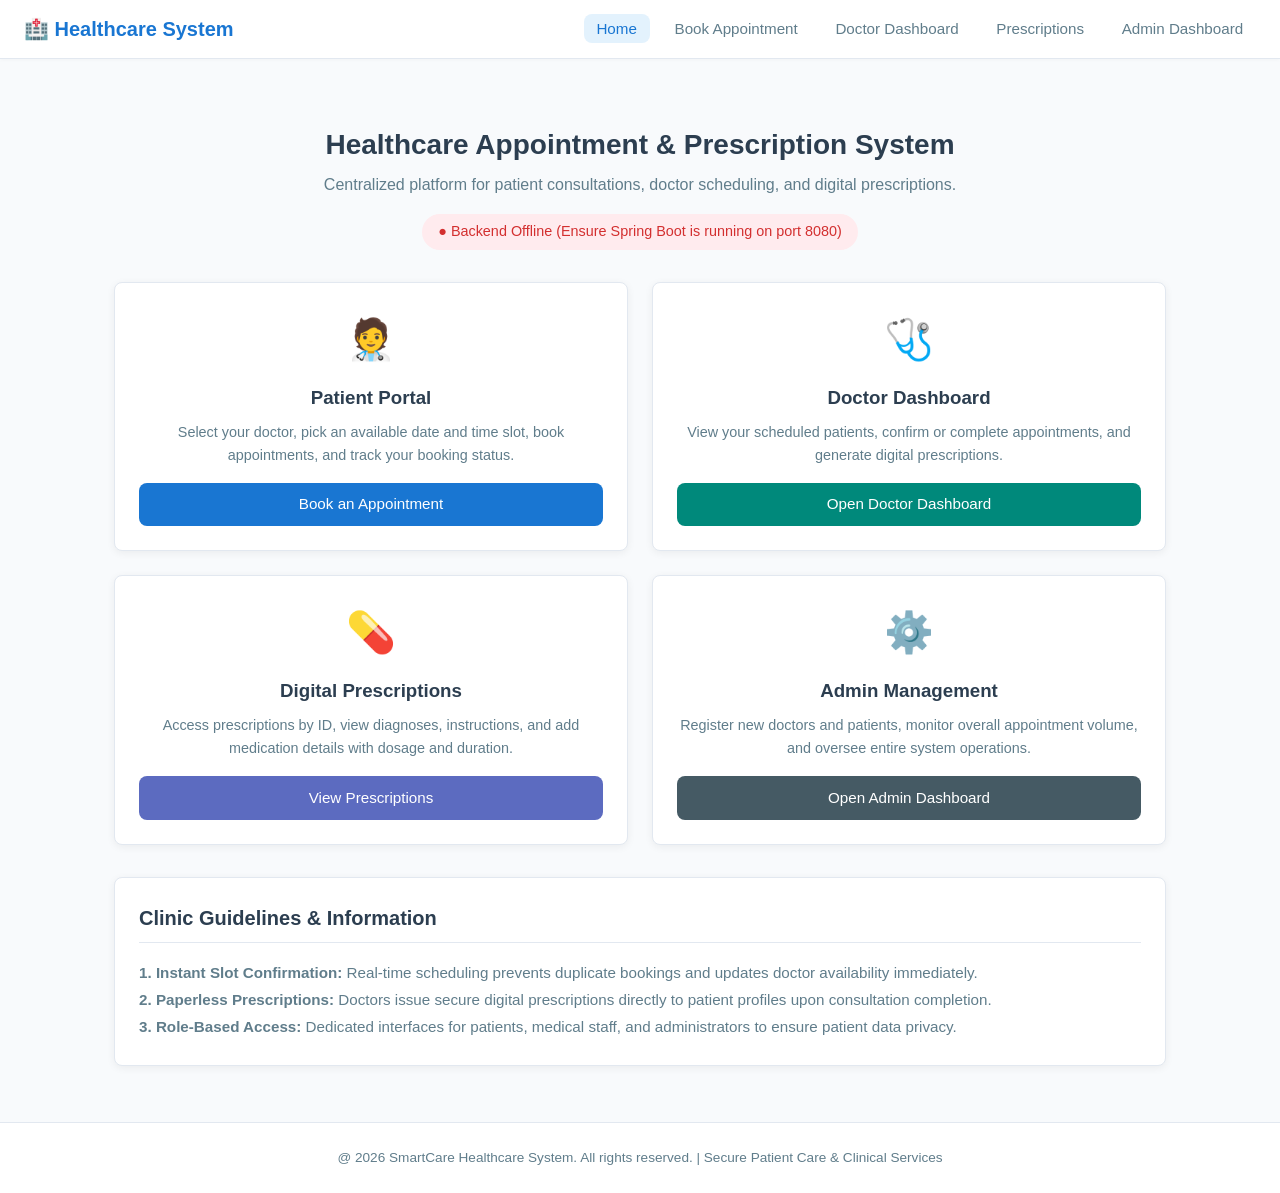
==== src/main/resources/static/index.html @ e6739701 "Initial healthcare appointment system" ====
<!DOCTYPE html>
<html lang="en">

<head>
    <meta charset="UTF-8">
    <meta name="viewport" content="width=device-width, initial-scale=1.0">
    <title>Healthcare Appointment & Prescription System</title>
    <link rel="stylesheet" href="css/style.css">
</head>

<body>

    <!-- Navigation Bar -->
    <nav class="navbar">
        <a href="index.html" class="nav-brand">🏥 Healthcare System</a>
        <ul class="nav-links">
            <li><a href="index.html" class="active">Home</a></li>
            <li><a href="patient-booking.html">Book Appointment</a></li>
            <li><a href="doctor-dashboard.html">Doctor Dashboard</a></li>
            <li><a href="prescriptions.html">Prescriptions</a></li>
            <li><a href="admin-dashboard.html">Admin Dashboard</a></li>
        </ul>
    </nav>

    <!-- Main Content -->
    <div class="container">

        <div class="page-header" style="text-align: center; margin: 2rem 0;">
            <h1>Healthcare Appointment & Prescription System</h1>
            <p>Centralized platform for patient consultations, doctor scheduling, and digital prescriptions.
            </p>

            <div id="systemStatus"
                style="margin-top: 1rem; display: inline-block; padding: 0.4rem 1rem; border-radius: 50px; background: #e8f5e9; color: #2e7d32; font-weight: 500; font-size: 0.9rem;">
                ● Checking backend connectivity...
            </div>
        </div>

        <!-- Role Access Cards -->
        <div class="grid-2">

            <div class="role-card">
                <div>
                    <div class="role-icon">🧑‍⚕️</div>
                    <h3>Patient Portal</h3>
                    <p>Select your doctor, pick an available date and time slot, book appointments, and track your
                        booking status.</p>
                </div>
                <a href="patient-booking.html" class="btn btn-primary">Book an Appointment</a>
            </div>

            <div class="role-card">
                <div>
                    <div class="role-icon">🩺</div>
                    <h3>Doctor Dashboard</h3>
                    <p>View your scheduled patients, confirm or complete appointments, and generate digital
                        prescriptions.</p>
                </div>
                <a href="doctor-dashboard.html" class="btn btn-secondary">Open Doctor Dashboard</a>
            </div>

            <div class="role-card">
                <div>
                    <div class="role-icon">💊</div>
                    <h3>Digital Prescriptions</h3>
                    <p>Access prescriptions by ID, view diagnoses, instructions, and add medication details with dosage
                        and duration.</p>
                </div>
                <a href="prescriptions.html" class="btn btn-primary" style="background-color: #5c6bc0;">View
                    Prescriptions</a>
            </div>

            <div class="role-card">
                <div>
                    <div class="role-icon">⚙️</div>
                    <h3>Admin Management</h3>
                    <p>Register new doctors and patients, monitor overall appointment volume, and oversee entire system
                        operations.</p>
                </div>
                <a href="admin-dashboard.html" class="btn btn-primary" style="background-color: #455a64;">Open Admin
                    Dashboard</a>
            </div>

        </div>

        <!-- Architecture Flow -->
        <div class="card" style="margin-top: 2rem;">
            <h3>Clinic Guidelines & Information</h3>
            <div style="font-size: 0.95rem; color: var(--text-muted); line-height: 1.8;">
                <p><strong>1. Instant Slot Confirmation:</strong> Real-time scheduling prevents duplicate bookings and
                    updates doctor availability immediately.</p>
                <p><strong>2. Paperless Prescriptions:</strong> Doctors issue secure digital prescriptions directly to
                    patient profiles upon consultation completion.</p>
                <p><strong>3. Role-Based Access:</strong> Dedicated interfaces for patients, medical staff, and
                    administrators to ensure patient data privacy.</p>
            </div>
        </div>

    </div>

    <footer>
        @ 2026 SmartCare Healthcare System. All rights reserved. | Secure Patient Care & Clinical Services
    </footer>

    <script src="js/app.js"></script>
    <script>
        // Check backend health on load
        async function checkBackend() {
            const statusBadge = document.getElementById('systemStatus');
            try {
                const response = await fetch('/api/test');
                if (response.ok) {
                    const message = await response.text();
                    statusBadge.style.background = '#e8f5e9';
                    statusBadge.style.color = '#2e7d32';
                    statusBadge.innerHTML = '● ' + message;
                } else {
                    throw new Error('Status ' + response.status);
                }
            } catch (err) {
                statusBadge.style.background = '#ffebee';
                statusBadge.style.color = '#d32f2f';
                statusBadge.innerHTML = '● Backend Offline (Ensure Spring Boot is running on port 8080)';
            }
        }
        checkBackend();
    </script>
</body>

</html>
---- src/main/resources/static/css/style.css ----
/* Healthcare Appointment & Prescription System - Clean Vanilla CSS */

:root {
    --primary: #1976d2;
    --primary-dark: #0d47a1;
    --primary-light: #e3f2fd;
    --secondary: #00897b;
    --text-main: #2c3e50;
    --text-muted: #607d8b;
    --bg-main: #f8fafc;
    --bg-card: #ffffff;
    --border-color: #e2e8f0;
    --success: #2e7d32;
    --success-bg: #e8f5e9;
    --warning: #ed6c02;
    --warning-bg: #fff3e0;
    --danger: #d32f2f;
    --danger-bg: #ffebee;
    --info: #0288d1;
    --radius: 8px;
    --shadow: 0 2px 8px rgba(0, 0, 0, 0.06);
}

* {
    box-sizing: border-box;
    margin: 0;
    padding: 0;
    font-family: -apple-system, BlinkMacSystemFont, "Segoe UI", Roboto, Oxygen, Ubuntu, Cantarell, "Helvetica Neue", sans-serif;
}

body {
    background-color: var(--bg-main);
    color: var(--text-main);
    line-height: 1.6;
    min-height: 100vh;
    display: flex;
    flex-direction: column;
}

/* Navbar */
.navbar {
    background-color: #ffffff;
    border-bottom: 1px solid var(--border-color);
    padding: 0.8rem 1.5rem;
    display: flex;
    justify-content: space-between;
    align-items: center;
    position: sticky;
    top: 0;
    z-index: 100;
    box-shadow: 0 1px 4px rgba(0, 0, 0, 0.03);
}

.nav-brand {
    font-size: 1.25rem;
    font-weight: 700;
    color: var(--primary);
    text-decoration: none;
    display: flex;
    align-items: center;
    gap: 0.5rem;
}

.nav-links {
    display: flex;
    gap: 0.75rem;
    list-style: none;
}

.nav-links a {
    text-decoration: none;
    color: var(--text-muted);
    font-weight: 500;
    padding: 0.4rem 0.8rem;
    border-radius: var(--radius);
    transition: all 0.2s ease;
    font-size: 0.95rem;
}

.nav-links a:hover,
.nav-links a.active {
    color: var(--primary);
    background-color: var(--primary-light);
}

/* Main Container */
.container {
    max-width: 1100px;
    margin: 2rem auto;
    padding: 0 1.5rem;
    flex: 1;
    width: 100%;
}

/* Header Sections */
.page-header {
    margin-bottom: 2rem;
}

.page-header h1 {
    font-size: 1.75rem;
    color: var(--text-main);
    margin-bottom: 0.3rem;
}

.page-header p {
    color: var(--text-muted);
    font-size: 1rem;
}

/* Cards & Layout */
.card {
    background: var(--bg-card);
    border: 1px solid var(--border-color);
    border-radius: var(--radius);
    padding: 1.5rem;
    margin-bottom: 1.5rem;
    box-shadow: var(--shadow);
}

.card h2,
.card h3 {
    margin-bottom: 1rem;
    font-size: 1.25rem;
    color: var(--text-main);
    border-bottom: 1px solid var(--border-color);
    padding-bottom: 0.5rem;
}

.grid-2 {
    display: grid;
    grid-template-columns: 1fr 1fr;
    gap: 1.5rem;
}

.grid-3 {
    display: grid;
    grid-template-columns: repeat(3, 1fr);
    gap: 1.25rem;
}

@media (max-width: 768px) {

    .grid-2,
    .grid-3 {
        grid-template-columns: 1fr;
    }

    .navbar {
        flex-direction: column;
        gap: 0.8rem;
    }

    .nav-links {
        flex-wrap: wrap;
        justify-content: center;
    }
}

/* Forms & Inputs */
.form-group {
    margin-bottom: 1rem;
}

.form-group label {
    display: block;
    margin-bottom: 0.35rem;
    font-weight: 500;
    font-size: 0.9rem;
    color: var(--text-main);
}

.form-control {
    width: 100%;
    padding: 0.6rem 0.8rem;
    border: 1px solid var(--border-color);
    border-radius: var(--radius);
    font-size: 0.95rem;
    background-color: #fff;
    transition: border-color 0.2s;
}

.form-control:focus {
    outline: none;
    border-color: var(--primary);
    box-shadow: 0 0 0 3px rgba(25, 118, 210, 0.15);
}

/* Buttons */
.btn {
    display: inline-block;
    padding: 0.6rem 1.2rem;
    font-size: 0.95rem;
    font-weight: 500;
    text-align: center;
    text-decoration: none;
    border-radius: var(--radius);
    border: none;
    cursor: pointer;
    transition: all 0.2s;
}

.btn-primary {
    background-color: var(--primary);
    color: #fff;
}

.btn-primary:hover {
    background-color: var(--primary-dark);
}

.btn-secondary {
    background-color: var(--secondary);
    color: #fff;
}

.btn-secondary:hover {
    background-color: #00695c;
}

.btn-danger {
    background-color: var(--danger);
    color: #fff;
}

.btn-danger:hover {
    background-color: #b71c1c;
}

.btn-sm {
    padding: 0.3rem 0.6rem;
    font-size: 0.85rem;
}

/* Tables */
.table-responsive {
    overflow-x: auto;
}

table {
    width: 100%;
    border-collapse: collapse;
    margin-top: 0.5rem;
    font-size: 0.95rem;
}

th,
td {
    padding: 0.75rem 1rem;
    text-align: left;
    border-bottom: 1px solid var(--border-color);
}

th {
    background-color: #f1f5f9;
    color: var(--text-muted);
    font-weight: 600;
    text-transform: uppercase;
    font-size: 0.8rem;
    letter-spacing: 0.5px;
}

tr:hover {
    background-color: #fcfcfd;
}

/* Status Badges */
.badge {
    display: inline-block;
    padding: 0.25rem 0.6rem;
    border-radius: 50px;
    font-size: 0.75rem;
    font-weight: 600;
    text-transform: uppercase;
}

.badge-pending {
    background-color: var(--warning-bg);
    color: var(--warning);
}

.badge-confirmed {
    background-color: var(--primary-light);
    color: var(--primary);
}

.badge-completed {
    background-color: var(--success-bg);
    color: var(--success);
}

.badge-cancelled {
    background-color: var(--danger-bg);
    color: var(--danger);
}

/* Alerts & Notifications */
.alert {
    padding: 0.8rem 1rem;
    border-radius: var(--radius);
    margin-bottom: 1rem;
    font-size: 0.95rem;
    display: none;
}

.alert-success {
    background-color: var(--success-bg);
    color: var(--success);
    border: 1px solid #c8e6c9;
}

.alert-danger {
    background-color: var(--danger-bg);
    color: var(--danger);
    border: 1px solid #ffcdd2;
}

.alert-info {
    background-color: var(--primary-light);
    color: var(--primary-dark);
    border: 1px solid #bbdefb;
}

/* Quick Role Cards on Home */
.role-card {
    background: #fff;
    border: 1px solid var(--border-color);
    border-radius: var(--radius);
    padding: 1.5rem;
    text-align: center;
    box-shadow: var(--shadow);
    transition: transform 0.2s, box-shadow 0.2s;
    text-decoration: none;
    color: inherit;
    display: flex;
    flex-direction: column;
    justify-content: space-between;
}

.role-card:hover {
    transform: translateY(-4px);
    box-shadow: 0 6px 16px rgba(0, 0, 0, 0.08);
}

.role-icon {
    font-size: 2.5rem;
    margin-bottom: 0.75rem;
}

.role-card h3 {
    margin-bottom: 0.5rem;
    border-bottom: none;
    padding-bottom: 0;
}

.role-card p {
    color: var(--text-muted);
    font-size: 0.9rem;
    margin-bottom: 1rem;
}

/* Stat Box */
.stat-box {
    background: #fff;
    border: 1px solid var(--border-color);
    border-radius: var(--radius);
    padding: 1.2rem;
    text-align: center;
}

.stat-num {
    font-size: 2rem;
    font-weight: 700;
    color: var(--primary);
}

.stat-label {
    font-size: 0.85rem;
    color: var(--text-muted);
    text-transform: uppercase;
}

/* Prescription Preview Card */
.rx-card {
    background: #ffffff;
    border: 2px dashed #90caf9;
    border-radius: var(--radius);
    padding: 1.5rem;
    margin-top: 1rem;
}

.rx-header {
    display: flex;
    justify-content: space-between;
    border-bottom: 2px solid #e0e0e0;
    padding-bottom: 0.75rem;
    margin-bottom: 1rem;
}

footer {
    text-align: center;
    padding: 1.5rem;
    color: var(--text-muted);
    font-size: 0.85rem;
    border-top: 1px solid var(--border-color);
    background-color: #fff;
    margin-top: auto;
}
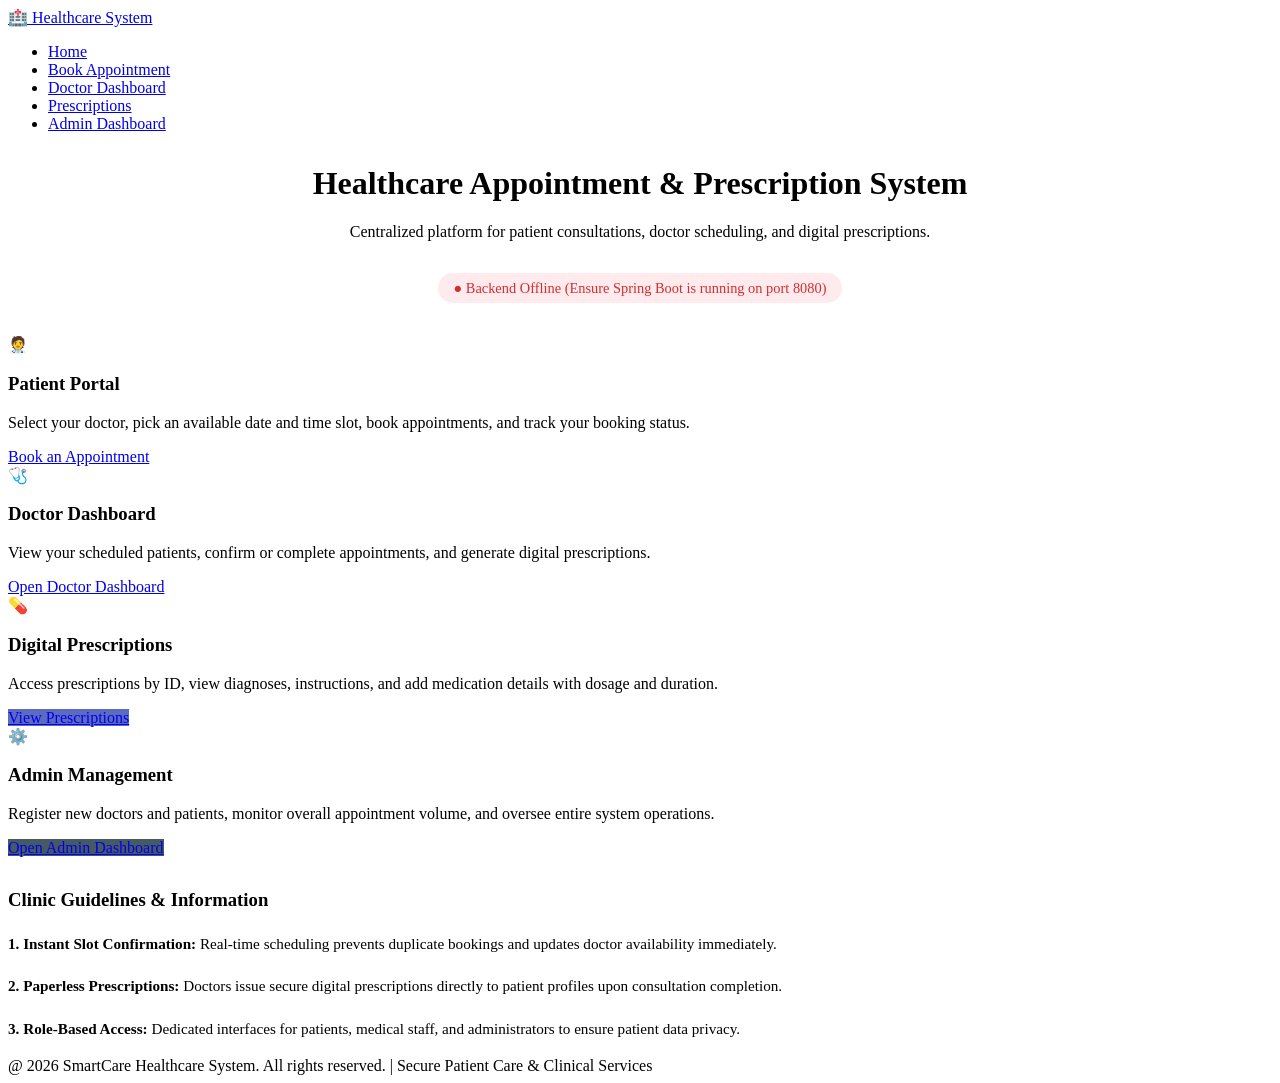
==== commit 80716ecc: "Update index.html" ====
--- a/src/main/resources/static/index.html
+++ b/src/main/resources/static/index.html
@@ -5,7 +5,7 @@
     <meta charset="UTF-8">
     <meta name="viewport" content="width=device-width, initial-scale=1.0">
     <title>Healthcare Appointment & Prescription System</title>
-    <link rel="stylesheet" href="css/style.css">
+    <link rel="stylesheet" href="style.css">
 </head>
 
 <body>
@@ -127,4 +127,4 @@
     </script>
 </body>
 
-</html>+</html>
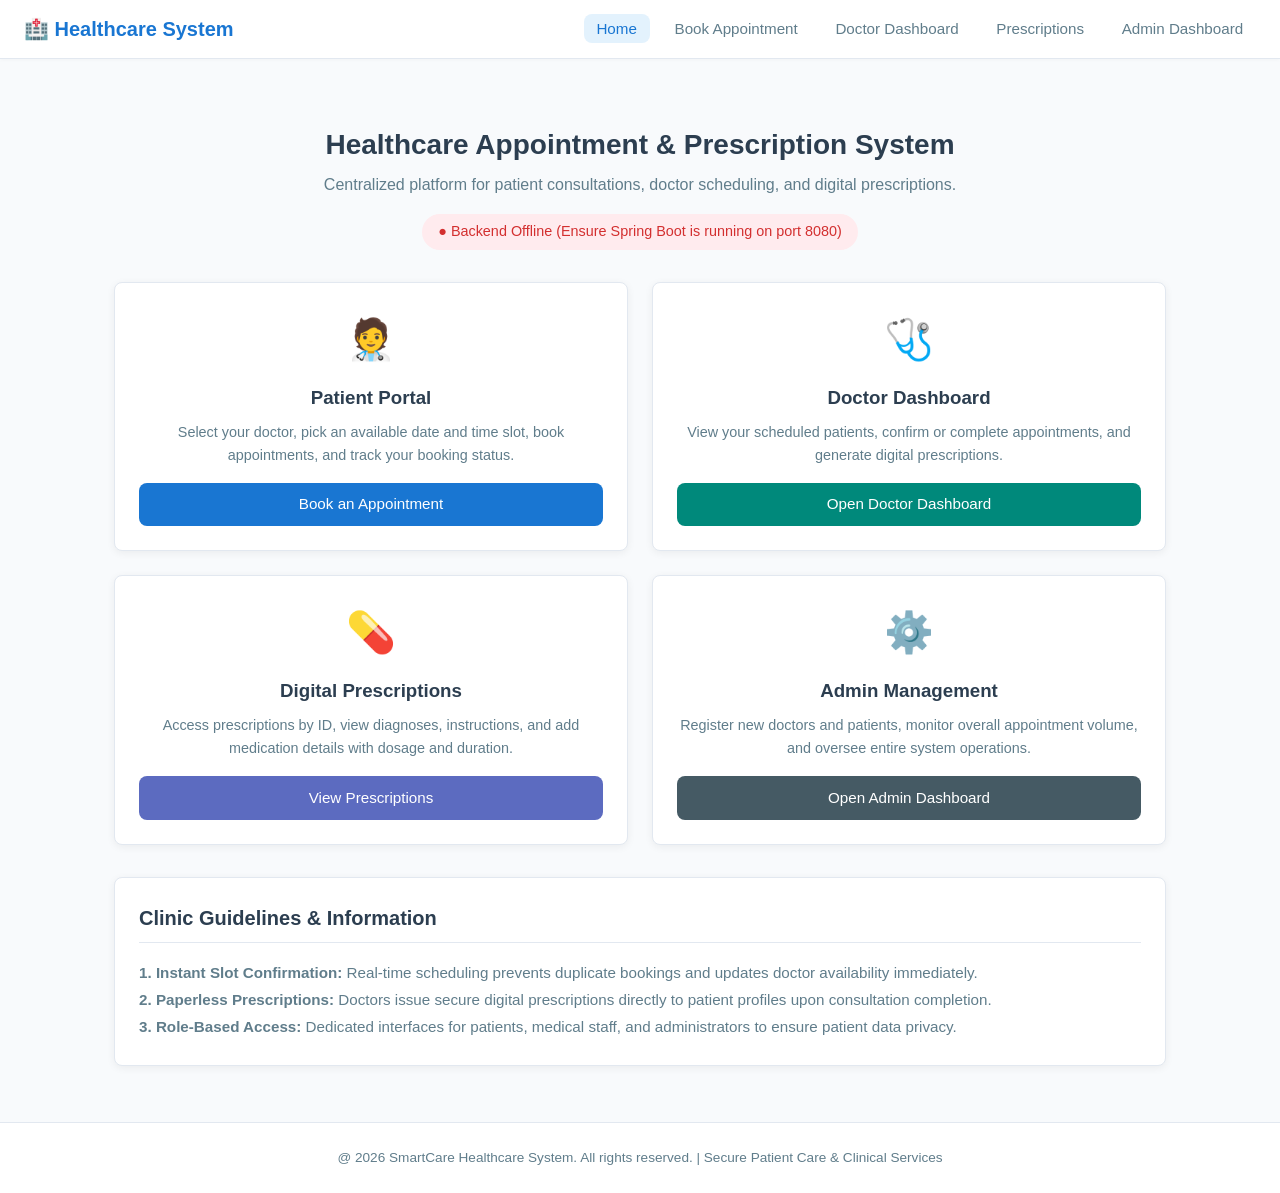
==== commit e5a7c601: "Update index.html" ====
--- a/src/main/resources/static/index.html
+++ b/src/main/resources/static/index.html
@@ -5,7 +5,7 @@
     <meta charset="UTF-8">
     <meta name="viewport" content="width=device-width, initial-scale=1.0">
     <title>Healthcare Appointment & Prescription System</title>
-    <link rel="stylesheet" href="style.css">
+    <link rel="stylesheet" href="css/style.css">
 </head>
 
 <body>
--- a/src/main/resources/static/css/style.css
+++ b/src/main/resources/static/css/style.css
@@ -0,0 +1,408 @@
+/* Healthcare Appointment & Prescription System - Clean Vanilla CSS */
+
+:root {
+    --primary: #1976d2;
+    --primary-dark: #0d47a1;
+    --primary-light: #e3f2fd;
+    --secondary: #00897b;
+    --text-main: #2c3e50;
+    --text-muted: #607d8b;
+    --bg-main: #f8fafc;
+    --bg-card: #ffffff;
+    --border-color: #e2e8f0;
+    --success: #2e7d32;
+    --success-bg: #e8f5e9;
+    --warning: #ed6c02;
+    --warning-bg: #fff3e0;
+    --danger: #d32f2f;
+    --danger-bg: #ffebee;
+    --info: #0288d1;
+    --radius: 8px;
+    --shadow: 0 2px 8px rgba(0, 0, 0, 0.06);
+}
+
+* {
+    box-sizing: border-box;
+    margin: 0;
+    padding: 0;
+    font-family: -apple-system, BlinkMacSystemFont, "Segoe UI", Roboto, Oxygen, Ubuntu, Cantarell, "Helvetica Neue", sans-serif;
+}
+
+body {
+    background-color: var(--bg-main);
+    color: var(--text-main);
+    line-height: 1.6;
+    min-height: 100vh;
+    display: flex;
+    flex-direction: column;
+}
+
+/* Navbar */
+.navbar {
+    background-color: #ffffff;
+    border-bottom: 1px solid var(--border-color);
+    padding: 0.8rem 1.5rem;
+    display: flex;
+    justify-content: space-between;
+    align-items: center;
+    position: sticky;
+    top: 0;
+    z-index: 100;
+    box-shadow: 0 1px 4px rgba(0, 0, 0, 0.03);
+}
+
+.nav-brand {
+    font-size: 1.25rem;
+    font-weight: 700;
+    color: var(--primary);
+    text-decoration: none;
+    display: flex;
+    align-items: center;
+    gap: 0.5rem;
+}
+
+.nav-links {
+    display: flex;
+    gap: 0.75rem;
+    list-style: none;
+}
+
+.nav-links a {
+    text-decoration: none;
+    color: var(--text-muted);
+    font-weight: 500;
+    padding: 0.4rem 0.8rem;
+    border-radius: var(--radius);
+    transition: all 0.2s ease;
+    font-size: 0.95rem;
+}
+
+.nav-links a:hover,
+.nav-links a.active {
+    color: var(--primary);
+    background-color: var(--primary-light);
+}
+
+/* Main Container */
+.container {
+    max-width: 1100px;
+    margin: 2rem auto;
+    padding: 0 1.5rem;
+    flex: 1;
+    width: 100%;
+}
+
+/* Header Sections */
+.page-header {
+    margin-bottom: 2rem;
+}
+
+.page-header h1 {
+    font-size: 1.75rem;
+    color: var(--text-main);
+    margin-bottom: 0.3rem;
+}
+
+.page-header p {
+    color: var(--text-muted);
+    font-size: 1rem;
+}
+
+/* Cards & Layout */
+.card {
+    background: var(--bg-card);
+    border: 1px solid var(--border-color);
+    border-radius: var(--radius);
+    padding: 1.5rem;
+    margin-bottom: 1.5rem;
+    box-shadow: var(--shadow);
+}
+
+.card h2,
+.card h3 {
+    margin-bottom: 1rem;
+    font-size: 1.25rem;
+    color: var(--text-main);
+    border-bottom: 1px solid var(--border-color);
+    padding-bottom: 0.5rem;
+}
+
+.grid-2 {
+    display: grid;
+    grid-template-columns: 1fr 1fr;
+    gap: 1.5rem;
+}
+
+.grid-3 {
+    display: grid;
+    grid-template-columns: repeat(3, 1fr);
+    gap: 1.25rem;
+}
+
+@media (max-width: 768px) {
+
+    .grid-2,
+    .grid-3 {
+        grid-template-columns: 1fr;
+    }
+
+    .navbar {
+        flex-direction: column;
+        gap: 0.8rem;
+    }
+
+    .nav-links {
+        flex-wrap: wrap;
+        justify-content: center;
+    }
+}
+
+/* Forms & Inputs */
+.form-group {
+    margin-bottom: 1rem;
+}
+
+.form-group label {
+    display: block;
+    margin-bottom: 0.35rem;
+    font-weight: 500;
+    font-size: 0.9rem;
+    color: var(--text-main);
+}
+
+.form-control {
+    width: 100%;
+    padding: 0.6rem 0.8rem;
+    border: 1px solid var(--border-color);
+    border-radius: var(--radius);
+    font-size: 0.95rem;
+    background-color: #fff;
+    transition: border-color 0.2s;
+}
+
+.form-control:focus {
+    outline: none;
+    border-color: var(--primary);
+    box-shadow: 0 0 0 3px rgba(25, 118, 210, 0.15);
+}
+
+/* Buttons */
+.btn {
+    display: inline-block;
+    padding: 0.6rem 1.2rem;
+    font-size: 0.95rem;
+    font-weight: 500;
+    text-align: center;
+    text-decoration: none;
+    border-radius: var(--radius);
+    border: none;
+    cursor: pointer;
+    transition: all 0.2s;
+}
+
+.btn-primary {
+    background-color: var(--primary);
+    color: #fff;
+}
+
+.btn-primary:hover {
+    background-color: var(--primary-dark);
+}
+
+.btn-secondary {
+    background-color: var(--secondary);
+    color: #fff;
+}
+
+.btn-secondary:hover {
+    background-color: #00695c;
+}
+
+.btn-danger {
+    background-color: var(--danger);
+    color: #fff;
+}
+
+.btn-danger:hover {
+    background-color: #b71c1c;
+}
+
+.btn-sm {
+    padding: 0.3rem 0.6rem;
+    font-size: 0.85rem;
+}
+
+/* Tables */
+.table-responsive {
+    overflow-x: auto;
+}
+
+table {
+    width: 100%;
+    border-collapse: collapse;
+    margin-top: 0.5rem;
+    font-size: 0.95rem;
+}
+
+th,
+td {
+    padding: 0.75rem 1rem;
+    text-align: left;
+    border-bottom: 1px solid var(--border-color);
+}
+
+th {
+    background-color: #f1f5f9;
+    color: var(--text-muted);
+    font-weight: 600;
+    text-transform: uppercase;
+    font-size: 0.8rem;
+    letter-spacing: 0.5px;
+}
+
+tr:hover {
+    background-color: #fcfcfd;
+}
+
+/* Status Badges */
+.badge {
+    display: inline-block;
+    padding: 0.25rem 0.6rem;
+    border-radius: 50px;
+    font-size: 0.75rem;
+    font-weight: 600;
+    text-transform: uppercase;
+}
+
+.badge-pending {
+    background-color: var(--warning-bg);
+    color: var(--warning);
+}
+
+.badge-confirmed {
+    background-color: var(--primary-light);
+    color: var(--primary);
+}
+
+.badge-completed {
+    background-color: var(--success-bg);
+    color: var(--success);
+}
+
+.badge-cancelled {
+    background-color: var(--danger-bg);
+    color: var(--danger);
+}
+
+/* Alerts & Notifications */
+.alert {
+    padding: 0.8rem 1rem;
+    border-radius: var(--radius);
+    margin-bottom: 1rem;
+    font-size: 0.95rem;
+    display: none;
+}
+
+.alert-success {
+    background-color: var(--success-bg);
+    color: var(--success);
+    border: 1px solid #c8e6c9;
+}
+
+.alert-danger {
+    background-color: var(--danger-bg);
+    color: var(--danger);
+    border: 1px solid #ffcdd2;
+}
+
+.alert-info {
+    background-color: var(--primary-light);
+    color: var(--primary-dark);
+    border: 1px solid #bbdefb;
+}
+
+/* Quick Role Cards on Home */
+.role-card {
+    background: #fff;
+    border: 1px solid var(--border-color);
+    border-radius: var(--radius);
+    padding: 1.5rem;
+    text-align: center;
+    box-shadow: var(--shadow);
+    transition: transform 0.2s, box-shadow 0.2s;
+    text-decoration: none;
+    color: inherit;
+    display: flex;
+    flex-direction: column;
+    justify-content: space-between;
+}
+
+.role-card:hover {
+    transform: translateY(-4px);
+    box-shadow: 0 6px 16px rgba(0, 0, 0, 0.08);
+}
+
+.role-icon {
+    font-size: 2.5rem;
+    margin-bottom: 0.75rem;
+}
+
+.role-card h3 {
+    margin-bottom: 0.5rem;
+    border-bottom: none;
+    padding-bottom: 0;
+}
+
+.role-card p {
+    color: var(--text-muted);
+    font-size: 0.9rem;
+    margin-bottom: 1rem;
+}
+
+/* Stat Box */
+.stat-box {
+    background: #fff;
+    border: 1px solid var(--border-color);
+    border-radius: var(--radius);
+    padding: 1.2rem;
+    text-align: center;
+}
+
+.stat-num {
+    font-size: 2rem;
+    font-weight: 700;
+    color: var(--primary);
+}
+
+.stat-label {
+    font-size: 0.85rem;
+    color: var(--text-muted);
+    text-transform: uppercase;
+}
+
+/* Prescription Preview Card */
+.rx-card {
+    background: #ffffff;
+    border: 2px dashed #90caf9;
+    border-radius: var(--radius);
+    padding: 1.5rem;
+    margin-top: 1rem;
+}
+
+.rx-header {
+    display: flex;
+    justify-content: space-between;
+    border-bottom: 2px solid #e0e0e0;
+    padding-bottom: 0.75rem;
+    margin-bottom: 1rem;
+}
+
+footer {
+    text-align: center;
+    padding: 1.5rem;
+    color: var(--text-muted);
+    font-size: 0.85rem;
+    border-top: 1px solid var(--border-color);
+    background-color: #fff;
+    margin-top: auto;
+}
